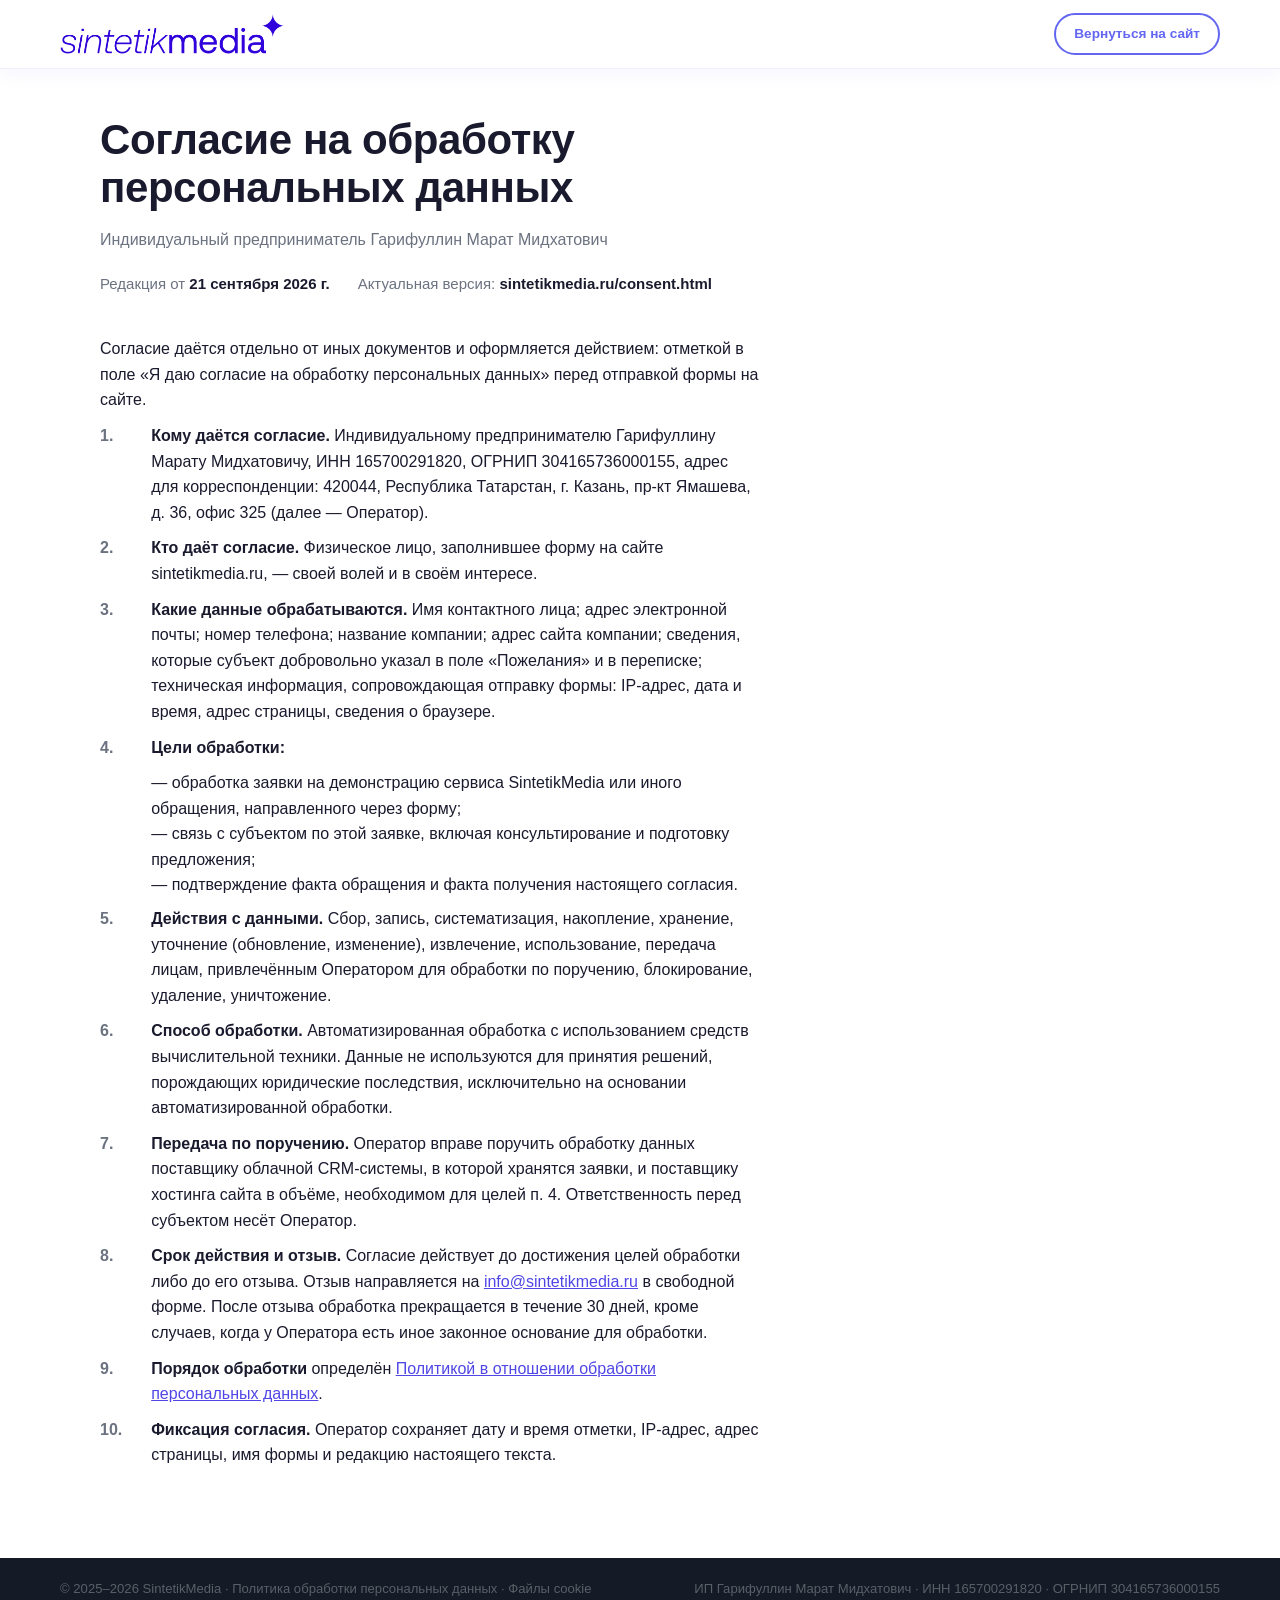
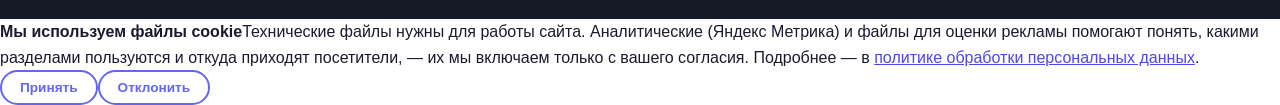
==== consent.html @ d1edd736 "CL-03, CL-05, CL-09, CL-12: оферта, политика и согласия как HTML-страницы Оператор — ИП Гарифуллин М" ====
<!DOCTYPE html>
<html lang="ru">
<head>
<meta charset="UTF-8" />
<meta name="viewport" content="width=device-width, initial-scale=1.0" />
<title>Согласие на обработку персональных данных — SintetikMedia</title>
<meta name="description" content="Согласие на обработку персональных данных при отправке формы на сайте sintetikmedia.ru." />
<link rel="stylesheet" href="css/style.css" />
<link rel="stylesheet" href="css/legal.css" />
</head>
<body class="legal-page">

<header class="site-header" id="header">
  <div class="container header-inner">
    <a href="index.html"><img src="images/logo.png" alt="SintetikMedia" style="height:40px;width:auto;display:block;" /></a>
    <div class="header-cta-group" style="margin-left:auto">
      <a href="index.html" class="btn btn-outline btn-sm">Вернуться на сайт</a>
    </div>
  </div>
</header>

<div class="legal-hero">
  <h1>Согласие на обработку персональных данных</h1>
  <p>Индивидуальный предприниматель Гарифуллин Марат Мидхатович</p>
  <div class="legal-meta">
    <div>Редакция от <b>21 сентября 2026 г.</b></div>
    <div>Актуальная версия: <b>sintetikmedia.ru/consent.html</b></div>
  </div>
</div>

<div class="legal-wrap" style="display:block">
  <main class="legal-main">
    <section id="s0">
      <p>Согласие даётся отдельно от иных документов и оформляется действием: отметкой в поле «Я даю согласие на обработку персональных данных» перед отправкой формы на сайте.</p>
      <p class="c"><b class="n">1.</b><b>Кому даётся согласие.</b> Индивидуальному предпринимателю Гарифуллину Марату Мидхатовичу, ИНН 165700291820, ОГРНИП 304165736000155, адрес для корреспонденции: 420044, Республика Татарстан, г. Казань, пр-кт Ямашева, д. 36, офис 325 (далее — Оператор).</p>
      <p class="c"><b class="n">2.</b><b>Кто даёт согласие.</b> Физическое лицо, заполнившее форму на сайте sintetikmedia.ru, — своей волей и в своём интересе.</p>
      <p class="c"><b class="n">3.</b><b>Какие данные обрабатываются.</b> Имя контактного лица; адрес электронной почты; номер телефона; название компании; адрес сайта компании; сведения, которые субъект добровольно указал в поле «Пожелания» и в переписке; техническая информация, сопровождающая отправку формы: IP-адрес, дата и время, адрес страницы, сведения о браузере.</p>
      <p class="c"><b class="n">4.</b><b>Цели обработки:</b></p>
      <p class="sub">— обработка заявки на демонстрацию сервиса SintetikMedia или иного обращения, направленного через форму;<br>
      — связь с субъектом по этой заявке, включая консультирование и подготовку предложения;<br>
      — подтверждение факта обращения и факта получения настоящего согласия.</p>
      <p class="c"><b class="n">5.</b><b>Действия с данными.</b> Сбор, запись, систематизация, накопление, хранение, уточнение (обновление, изменение), извлечение, использование, передача лицам, привлечённым Оператором для обработки по поручению, блокирование, удаление, уничтожение.</p>
      <p class="c"><b class="n">6.</b><b>Способ обработки.</b> Автоматизированная обработка с использованием средств вычислительной техники. Данные не используются для принятия решений, порождающих юридические последствия, исключительно на основании автоматизированной обработки.</p>
      <p class="c"><b class="n">7.</b><b>Передача по поручению.</b> Оператор вправе поручить обработку данных поставщику облачной CRM-системы, в которой хранятся заявки, и поставщику хостинга сайта в объёме, необходимом для целей п. 4. Ответственность перед субъектом несёт Оператор.</p>
      <p class="c"><b class="n">8.</b><b>Срок действия и отзыв.</b> Согласие действует до достижения целей обработки либо до его отзыва. Отзыв направляется на <a href="mailto:info@sintetikmedia.ru">info@sintetikmedia.ru</a> в свободной форме. После отзыва обработка прекращается в течение 30 дней, кроме случаев, когда у Оператора есть иное законное основание для обработки.</p>
      <p class="c"><b class="n">9.</b><b>Порядок обработки</b> определён <a href="policy.html">Политикой в отношении обработки персональных данных</a>.</p>
      <p class="c"><b class="n">10.</b><b>Фиксация согласия.</b> Оператор сохраняет дату и время отметки, IP-адрес, адрес страницы, имя формы и редакцию настоящего текста.</p>
    </section>
  </main>
</div>

<footer class="site-footer" style="padding-top:0">
  <div class="footer-bottom">
    <div class="container">
      <span>© 2025–2026 SintetikMedia · <a href="policy.html">Политика обработки персональных данных</a> · <a href="#" data-cookie-settings>Файлы cookie</a></span>
      <span>ИП Гарифуллин Марат Мидхатович · ИНН 165700291820 · ОГРНИП 304165736000155</span>
    </div>
  </div>
</footer>

<script src="js/cookie.js" defer></script>
</body>
</html>
---- css/style.css ----
*, *::before, *::after { box-sizing: border-box; margin: 0; padding: 0; }
html { scroll-behavior: smooth; font-size: 16px; }
body { font-family: 'Inter', sans-serif; color: #1a1a2e; background: #fff; line-height: 1.6; -webkit-font-smoothing: antialiased; }
img { display: block; max-width: 100%; }
a { text-decoration: none; color: inherit; }
ul { list-style: none; }
button { cursor: pointer; border: none; background: none; font-family: inherit; }
:root {
  --primary: #6366f1; --primary-dark: #4f46e5; --primary-light: #818cf8;
  --accent: #8b5cf6; --text: #1a1a2e; --text-muted: #6b7280;
  --border: #e5e7eb; --bg-soft: #f8f9ff; --radius: 16px; --radius-sm: 8px;
  --shadow: 0 4px 24px rgba(99,102,241,.12); --shadow-lg: 0 12px 48px rgba(99,102,241,.18);
  --transition: .25s ease; --container: 1200px;
}
.container { width: 100%; max-width: var(--container); margin: 0 auto; padding: 0 20px; }
.section { padding: 80px 0; }
.bg-soft { background: var(--bg-soft); }
.section-header { text-align: center; max-width: 700px; margin: 0 auto 56px; }
.section-header h2 { font-size: clamp(1.75rem, 3.5vw, 2.5rem); font-weight: 800; line-height: 1.25; margin: 12px 0 16px; }
.section-header p { color: var(--text-muted); font-size: 1.05rem; }
.badge-pill { display: inline-flex; align-items: center; gap: 6px; background: rgba(99,102,241,.1); color: var(--primary-dark); border: 1px solid rgba(99,102,241,.2); border-radius: 100px; padding: 6px 16px; font-size: .85rem; font-weight: 600; }
.gradient-text { background: linear-gradient(135deg, var(--primary), var(--accent)); -webkit-background-clip: text; -webkit-text-fill-color: transparent; background-clip: text; }
.btn { display: inline-flex; align-items: center; justify-content: center; gap: 8px; border-radius: 100px; font-weight: 600; transition: all var(--transition); white-space: nowrap; cursor: pointer; }
.btn-primary { background: linear-gradient(135deg, var(--primary), var(--accent)); color: #fff; box-shadow: 0 4px 16px rgba(99,102,241,.35); }
.btn-primary:hover { transform: translateY(-2px); box-shadow: 0 8px 28px rgba(99,102,241,.45); }
.btn-outline { background: transparent; color: var(--primary); border: 2px solid var(--primary); }
.btn-outline:hover { background: rgba(99,102,241,.06); transform: translateY(-2px); }
.btn-sm { padding: 8px 18px; font-size: .85rem; }
.btn-lg { padding: 14px 28px; font-size: 1rem; }
.btn-xl { padding: 16px 36px; font-size: 1.1rem; }
.btn-block { display: flex; width: 100%; }
.reveal { opacity: 0; transform: translateY(28px); transition: opacity .65s ease, transform .65s ease; }
.reveal.visible { opacity: 1; transform: none; }
.reveal-delay-1 { transition-delay: .1s; } .reveal-delay-2 { transition-delay: .2s; } .reveal-delay-3 { transition-delay: .3s; }
/* Hero всегда видим — не зависит от скролла */
.hero .reveal { opacity: 1; transform: none; }

/* HEADER */
.site-header { position: fixed; top: 0; left: 0; right: 0; z-index: 1000; background: #fff; border-bottom: 1px solid rgba(99,102,241,.1); box-shadow: 0 2px 20px rgba(99,102,241,.08); }
.header-inner { display: flex; align-items: center; gap: 32px; height: 68px; }
.logo-text { font-size: 1.3rem; font-weight: 900; background: linear-gradient(135deg, var(--primary), var(--accent)); -webkit-background-clip: text; -webkit-text-fill-color: transparent; }
.main-nav { display: flex; gap: 24px; margin-left: auto; }
.main-nav a { color: var(--text-muted); font-size: .9rem; font-weight: 500; transition: color var(--transition); }
.main-nav a:hover { color: var(--primary); }
.header-cta-group { display: flex; gap: 10px; }
.burger { display: none; flex-direction: column; gap: 5px; padding: 6px; margin-left: auto; }
.burger span { display: block; width: 22px; height: 2px; background: var(--text); border-radius: 2px; transition: all var(--transition); }
.mobile-nav { display: none; flex-direction: column; gap: 8px; padding: 16px 20px 20px; background: rgba(255,255,255,.97); border-top: 1px solid rgba(99,102,241,.1); }
.mobile-nav.open { display: flex; }
.mobile-nav__link { color: var(--text); font-size: 1rem; font-weight: 500; padding: 10px 0; border-bottom: 1px solid var(--border); }

/* HERO */
.hero { padding: 140px 0 80px; background: linear-gradient(135deg, #f5f5ff 0%, #eef0ff 50%, #f5f5ff 100%); overflow: hidden; }
.hero-grid { display: grid; grid-template-columns: 1fr 1fr; gap: 60px; align-items: center; }
.hero-h1 { font-size: clamp(2rem, 4.5vw, 3.5rem); font-weight: 900; line-height: 1.15; margin-bottom: 20px; }
.hero-sub { color: var(--text-muted); font-size: 1.1rem; line-height: 1.7; margin-bottom: 28px; }
.hero-actions { display: flex; gap: 14px; flex-wrap: wrap; margin-bottom: 24px; }
.hero-trust { display: flex; flex-wrap: wrap; gap: 16px; }
.trust-item { display: flex; align-items: center; gap: 6px; color: var(--text-muted); font-size: .9rem; }
.trust-icon { width: 16px; height: 16px; flex-shrink: 0; }
.consent-wrap { margin-bottom: 20px; }
.consent-label { display: flex; align-items: flex-start; gap: 10px; cursor: pointer; }
.consent-checkbox { display: none; }
.consent-box { width: 18px; height: 18px; border: 2px solid rgba(99,102,241,.4); border-radius: 4px; flex-shrink: 0; margin-top: 2px; transition: all var(--transition); position: relative; }
.consent-checkbox:checked + .consent-box { background: var(--primary); border-color: var(--primary); }
.consent-checkbox:checked + .consent-box::after { content: ''; position: absolute; left: 4px; top: 1px; width: 6px; height: 10px; border: 2px solid #fff; border-top: none; border-left: none; transform: rotate(45deg); }
.consent-text { color: var(--text-muted); font-size: .82rem; line-height: 1.5; }
.consent-link { color: var(--primary); text-decoration: underline; }
.btn-consent[aria-disabled="true"] { opacity: .5; }
.btn-consent[aria-disabled="false"] { opacity: 1; }
@keyframes consentShake { 0%,100%{transform:translateX(0)} 20%{transform:translateX(-6px)} 40%{transform:translateX(6px)} 60%{transform:translateX(-4px)} 80%{transform:translateX(4px)} }
.consent-wrap.consent-shake { animation: consentShake .4s ease; }
.consent-wrap.consent-highlight .consent-box { border-color: #e53e3e; box-shadow: 0 0 0 3px rgba(229,62,62,.25); }
.consent-wrap.consent-highlight .consent-text { color: #e53e3e; }

/* PHONE */
.hero-visual { display: flex; justify-content: center; }
.phone-wrap { position: relative; }
.phone-frame { width: 280px; background: #2d2d44; border-radius: 36px; padding: 12px; box-shadow: 0 32px 80px rgba(99,102,241,.25); }
.phone-screen { background: #f0f2f5; border-radius: 26px; overflow: hidden; min-height: 440px; }
.tg-header { display: flex; align-items: center; gap: 10px; padding: 14px 14px 10px; background: #fff; border-bottom: 1px solid #eee; }
.tg-avatar { width: 36px; height: 36px; border-radius: 50%; background: linear-gradient(135deg, var(--primary), var(--accent)); display: flex; align-items: center; justify-content: center; color: #fff; font-size: .7rem; font-weight: 700; }
.tg-name { font-size: .85rem; font-weight: 700; color: #1a1a2e; }
.tg-status { font-size: .72rem; color: #6366f1; }
.posts-carousel { padding: 12px; }
.phone-post { display: none; }
.phone-post.active { display: block; }
.post-img { width: 100%; border-radius: 12px; aspect-ratio: 1/1; object-fit: cover; margin-bottom: 10px; background: linear-gradient(135deg, #c7d2fe, #ddd6fe); display: flex; align-items: center; justify-content: center; font-size: 2rem; }
.post-text { font-size: .8rem; color: #1a1a2e; line-height: 1.5; margin-bottom: 6px; padding: 0 4px; }
.post-meta { font-size: .72rem; color: #9ca3af; padding: 0 4px; }
.float-badge { position: absolute; display: flex; align-items: center; gap: 6px; background: #fff; border: 1px solid rgba(99,102,241,.25); border-radius: 100px; padding: 8px 14px; font-size: .8rem; font-weight: 600; color: var(--text); box-shadow: 0 4px 16px rgba(99,102,241,.12); white-space: nowrap; animation: float 3s ease-in-out infinite; }
.float-badge--1 { top: 20px; left: -80px; animation-delay: 0s; }
.float-badge--2 { bottom: 120px; left: -70px; animation-delay: 1s; }
.float-badge--3 { top: 80px; right: -80px; animation-delay: 2s; }
@keyframes float { 0%,100%{transform:translateY(0)} 50%{transform:translateY(-8px)} }

/* STATS */
.hero-stats { display: flex; justify-content: center; align-items: center; margin-top: 60px; background: #fff; border: 1px solid var(--border); border-radius: var(--radius); padding: 28px 40px; flex-wrap: wrap; box-shadow: var(--shadow); }
.stat-item { text-align: center; padding: 0 32px; }
.stat-num { font-size: clamp(1.5rem, 3vw, 2.2rem); font-weight: 900; background: linear-gradient(135deg, var(--primary), var(--accent)); -webkit-background-clip: text; -webkit-text-fill-color: transparent; background-clip: text; }
.stat-label { font-size: .82rem; color: var(--text-muted); margin-top: 4px; }
.stat-divider { width: 1px; height: 48px; background: var(--border); }

/* HOW */
.how-steps { display: flex; align-items: flex-start; flex-wrap: wrap; justify-content: center; }
.how-step { flex: 1; min-width: 200px; max-width: 240px; text-align: center; padding: 32px 20px; border-radius: var(--radius); background: #fff; box-shadow: var(--shadow); position: relative; }
.how-step:hover { box-shadow: var(--shadow-lg); transform: translateY(-4px); transition: all var(--transition); }
.step-num { position: absolute; top: -14px; left: 50%; transform: translateX(-50%); width: 28px; height: 28px; background: linear-gradient(135deg, var(--primary), var(--accent)); color: #fff; border-radius: 50%; font-size: .8rem; font-weight: 800; display: flex; align-items: center; justify-content: center; }
.step-icon { margin: 16px auto 12px; width: 64px; height: 64px; background: #fff; border: 1.5px solid rgba(99,102,241,.15); border-radius: 16px; display: flex; align-items: center; justify-content: center; box-shadow: 0 2px 12px rgba(99,102,241,.1); font-size: 2rem; }
.step-icon svg { width: 28px; height: 28px; }
.how-step h3 { font-size: 1rem; font-weight: 700; margin-bottom: 8px; }
.how-step p { font-size: .88rem; color: var(--text-muted); line-height: 1.6; }
.how-arrow { font-size: 1.8rem; color: var(--primary-light); display: flex; align-items: center; padding: 0 8px; margin-top: 32px; }

/* FEATURES */
.features-grid { display: grid; grid-template-columns: repeat(3, 1fr); gap: 24px; }
.feature-card { padding: 32px 28px; border-radius: var(--radius); background: #fff; border: 1px solid var(--border); transition: all var(--transition); }
.feature-card:hover { border-color: var(--primary-light); box-shadow: var(--shadow); transform: translateY(-4px); }
.feature-icon { font-size: 2.2rem; margin-bottom: 16px; }
.feature-card h3 { font-size: 1.05rem; font-weight: 700; margin-bottom: 10px; }
.feature-card p { font-size: .9rem; color: var(--text-muted); line-height: 1.65; }

/* STYLES */
.styles-grid { display: grid; grid-template-columns: repeat(3, 1fr); gap: 16px; }
.style-card { border-radius: var(--radius-sm); overflow: hidden; cursor: pointer; transition: transform var(--transition); }
.style-card:hover { transform: scale(1.03); }
.style-img-wrap { aspect-ratio: 1/1; overflow: hidden; }
.style-img-ph { width: 100%; height: 100%; display: flex; align-items: center; justify-content: center; font-size: 3rem; }
.style-info { padding: 10px 12px; background: #fff; border: 1px solid var(--border); border-top: none; border-radius: 0 0 var(--radius-sm) var(--radius-sm); }
.style-name { font-size: .9rem; font-weight: 600; }
.style-cat { font-size: .75rem; color: var(--text-muted); }
.styles-more { margin-top: 36px; }
.styles-more-inner { display: flex; align-items: center; justify-content: center; gap: 16px; padding: 20px 28px; background: linear-gradient(135deg, rgba(99,102,241,.08), rgba(139,92,246,.08)); border: 1px dashed rgba(99,102,241,.3); border-radius: var(--radius); flex-wrap: wrap; text-align: center; font-size: .95rem; }

/* POSTS */
.posts-carousel-section { overflow: hidden; }
.posts-marquee-outer { overflow: hidden; margin-top: 40px; -webkit-mask: linear-gradient(90deg, transparent 0%, black 8%, black 92%, transparent 100%); mask: linear-gradient(90deg, transparent 0%, black 8%, black 92%, transparent 100%); }
.posts-marquee-track { display: flex; gap: 24px; width: max-content; animation: marquee 32s linear infinite; }
.posts-marquee-track:hover { animation-play-state: paused; }
@keyframes marquee { 0%{transform:translateX(0)} 100%{transform:translateX(-50%)} }
.post-card { width: 320px; flex-shrink: 0; background: #fff; border: 1px solid var(--border); border-radius: var(--radius); padding: 24px; }
.post-card-inner { display: flex; flex-direction: column; gap: 10px; }
.post-card-img-ph { width: 100%; height: 180px; border-radius: 8px; margin-bottom: 4px; display: flex; align-items: center; justify-content: center; font-size: 2.5rem; }
.post-tag { display: inline-block; font-size: .78rem; font-weight: 600; color: var(--primary); background: rgba(99,102,241,.08); border-radius: 100px; padding: 4px 12px; }
.post-title { font-size: .95rem; font-weight: 700; line-height: 1.4; }
.post-preview { font-size: .85rem; color: var(--text-muted); line-height: 1.6; }
.post-full { margin-top: 4px; font-size: .85rem; line-height: 1.7; }
.post-full.hidden { display: none; }
.post-full p { margin-bottom: 10px; }
.post-hashtag { font-size: .78rem; color: var(--primary); font-weight: 600; }
.post-toggle-btn { color: var(--primary); font-size: .82rem; font-weight: 600; padding: 0; margin-top: auto; background: none; border: none; text-align: left; cursor: pointer; }
.post-toggle-btn:hover { text-decoration: underline; }

/* FOR WHOM */
.forwho-grid { display: grid; grid-template-columns: repeat(3, 1fr); gap: 24px; }
.forwho-card { padding: 36px 28px; background: #fff; border: 1px solid var(--border); border-radius: var(--radius); transition: all var(--transition); }
.forwho-card:hover { transform: translateY(-6px); box-shadow: var(--shadow-lg); border-color: var(--primary-light); }
.forwho-card--accent { background: linear-gradient(135deg, var(--primary), var(--accent)); border-color: transparent; color: #fff; }
.forwho-card--accent p, .forwho-card--accent .forwho-list li { color: rgba(255,255,255,.85); }
.forwho-icon { font-size: 2.8rem; margin-bottom: 16px; }
.forwho-card h3 { font-size: 1.2rem; font-weight: 800; margin-bottom: 12px; }
.forwho-card p { font-size: .9rem; color: var(--text); margin-bottom: 20px; line-height: 1.65; }
.forwho-list { display: flex; flex-direction: column; gap: 8px; }
.forwho-list li { font-size: .88rem; font-weight: 500; }

/* PRICING */
.pricing-grid { display: grid; grid-template-columns: repeat(4, 1fr); gap: 20px; align-items: start; }
.pricing-card { background: #fff; border: 2px solid var(--border); border-radius: var(--radius); padding: 32px 24px; position: relative; transition: all var(--transition); }
.pricing-card:hover { border-color: var(--primary-light); box-shadow: var(--shadow-lg); transform: translateY(-4px); }
.pricing-card--popular { border-color: var(--primary); box-shadow: var(--shadow-lg); transform: scale(1.02); }
.popular-badge { position: absolute; top: -14px; left: 50%; transform: translateX(-50%); background: linear-gradient(135deg, var(--primary), var(--accent)); color: #fff; font-size: .8rem; font-weight: 700; padding: 6px 18px; border-radius: 100px; white-space: nowrap; }
.plan-name { font-size: 1.15rem; font-weight: 800; margin-bottom: 16px; }
.plan-price { margin-bottom: 8px; }
.price-num { font-size: 2rem; font-weight: 900; color: var(--primary); }
.price-cur { font-size: .9rem; color: var(--text-muted); margin-left: 4px; }
.plan-desc { font-size: .85rem; color: var(--text-muted); margin-bottom: 20px; font-weight: 500; }
.plan-features { display: flex; flex-direction: column; gap: 8px; margin-bottom: 24px; }
.plan-features li { font-size: .85rem; line-height: 1.5; }
.plan-features li.dim { color: #d1d5db; }
.plan-cta-group { display: flex; flex-direction: column; gap: 10px; }
.pricing-cta-block { margin-top: 48px; text-align: center; }
.pricing-cta-actions { display: flex; gap: 16px; justify-content: center; flex-wrap: wrap; margin-top: 4px; }
.pricing-cta-block .consent-wrap { margin-bottom: 20px; }

/* SOCIAL */
.numbers-row { display: grid; grid-template-columns: repeat(3, 1fr); gap: 24px; margin-bottom: 48px; text-align: center; }
.number-num { font-size: clamp(2rem, 4vw, 3rem); font-weight: 900; background: linear-gradient(135deg, var(--primary), var(--accent)); -webkit-background-clip: text; -webkit-text-fill-color: transparent; background-clip: text; }
.number-label { font-size: .9rem; color: var(--text-muted); margin-top: 6px; }
.cases-grid { display: grid; grid-template-columns: repeat(3, 1fr); gap: 24px; margin-bottom: 40px; }
.case-card { padding: 28px; background: #fff; border: 1px solid var(--border); border-radius: var(--radius); transition: all var(--transition); }
.case-card:hover { box-shadow: var(--shadow); transform: translateY(-4px); }
.case-tag { display: inline-block; font-size: .78rem; font-weight: 600; color: var(--primary); background: rgba(99,102,241,.08); border-radius: 100px; padding: 4px 12px; margin-bottom: 14px; }
.case-card h4 { font-size: 1rem; font-weight: 700; margin-bottom: 10px; }
.case-card p { font-size: .88rem; color: var(--text-muted); line-height: 1.65; margin-bottom: 12px; }
.case-author { font-size: .8rem; color: var(--primary); font-weight: 600; }
.reviews-grid { display: grid; grid-template-columns: repeat(4, 1fr); gap: 20px; }
.review-card { padding: 24px; background: #fff; border: 1px solid var(--border); border-radius: var(--radius); transition: all var(--transition); }
.review-card:hover { box-shadow: var(--shadow); transform: translateY(-3px); }
.review-stars { color: #f59e0b; font-size: 1rem; margin-bottom: 12px; letter-spacing: 2px; }
.review-card p { font-size: .88rem; line-height: 1.65; margin-bottom: 14px; }
.review-author { font-size: .8rem; color: var(--text-muted); font-weight: 600; }

/* FAQ */
.faq-wrap { max-width: 780px; }
.faq-list { display: flex; flex-direction: column; gap: 12px; }
.faq-item { border: 1px solid var(--border); border-radius: var(--radius-sm); overflow: hidden; transition: border-color var(--transition); }
.faq-item.open { border-color: var(--primary); }
.faq-q { width: 100%; display: flex; align-items: center; justify-content: space-between; padding: 18px 20px; font-size: .95rem; font-weight: 600; text-align: left; background: #fff; color: var(--text); gap: 12px; }
.faq-q:hover { background: var(--bg-soft); }
.faq-arrow { font-size: .8rem; transition: transform var(--transition); flex-shrink: 0; }
.faq-item.open .faq-arrow { transform: rotate(180deg); }
.faq-a { display: none; padding: 0 20px 18px; background: #fff; }
.faq-item.open .faq-a { display: block; }
.faq-a p { font-size: .9rem; color: var(--text-muted); line-height: 1.7; }

/* FINAL CTA */
.final-cta-section { background: linear-gradient(135deg, #f5f5ff 0%, #eef0ff 50%, #f5f5ff 100%); }
.final-cta-box { text-align: center; max-width: 640px; margin: 0 auto; }
.final-cta-badge { display: inline-block; background: rgba(99,102,241,.1); color: var(--primary-dark); border: 1px solid rgba(99,102,241,.2); border-radius: 100px; padding: 8px 20px; font-size: .9rem; font-weight: 600; margin-bottom: 24px; }
.final-cta-box h2 { font-size: clamp(1.6rem, 3.5vw, 2.4rem); font-weight: 900; line-height: 1.25; margin-bottom: 16px; }
.final-cta-box p { color: var(--text-muted); font-size: 1rem; margin-bottom: 28px; }
.final-cta-box .consent-wrap { margin-bottom: 20px; }
.final-cta-actions { display: flex; gap: 16px; justify-content: center; flex-wrap: wrap; margin-bottom: 24px; }
.final-trust { display: flex; gap: 20px; justify-content: center; flex-wrap: wrap; color: var(--text-muted); font-size: .85rem; }

/* FOOTER */
.site-footer { background: #141a26; color: rgba(255,255,255,.65); padding: 60px 0 0; }
.footer-inner { display: grid; grid-template-columns: 1.4fr 1fr; gap: 60px; padding-bottom: 48px; border-bottom: 1px solid rgba(255,255,255,.08); }
.footer-logo { font-size: 1.4rem; font-weight: 900; background: linear-gradient(135deg, var(--primary-light), #a78bfa); -webkit-background-clip: text; -webkit-text-fill-color: transparent; margin-bottom: 8px; }
.footer-tagline { font-size: .9rem; color: rgba(255,255,255,.45); }
.footer-links { display: grid; grid-template-columns: repeat(3, 1fr); gap: 32px; }
.footer-col { display: flex; flex-direction: column; gap: 10px; }
.footer-col-title { color: #fff; font-weight: 700; font-size: .95rem; margin-bottom: 4px; }
.footer-col a { font-size: .88rem; color: rgba(255,255,255,.5); transition: color var(--transition); }
.footer-col a:hover { color: var(--primary-light); }
.footer-bottom { padding: 20px 0; }
.footer-bottom .container { display: flex; justify-content: space-between; flex-wrap: wrap; gap: 8px; font-size: .82rem; color: rgba(255,255,255,.3); }

/* RESPONSIVE */
@media (max-width: 1100px) { .pricing-grid { grid-template-columns: repeat(2, 1fr); } .reviews-grid { grid-template-columns: repeat(2, 1fr); } }
@media (max-width: 900px) {
  .features-grid { grid-template-columns: repeat(2, 1fr); } .cases-grid { grid-template-columns: 1fr; }
  .forwho-grid { grid-template-columns: 1fr; } .hero-grid { grid-template-columns: 1fr; gap: 40px; }
  .hero-visual { order: -1; } .phone-frame { width: 240px; }
  .float-badge--1 { left: -40px; } .float-badge--2 { left: -40px; } .float-badge--3 { right: -40px; }
  .main-nav { display: none; } .header-cta-group { display: none; } .burger { display: flex; }
  .how-steps { flex-direction: column; align-items: center; }
  .how-arrow { transform: rotate(90deg); margin: 0; padding: 8px; }
  .footer-inner { grid-template-columns: 1fr; gap: 36px; } .footer-links { grid-template-columns: repeat(2, 1fr); }
}
@media (max-width: 640px) {
  .section { padding: 56px 0; } .pricing-grid { grid-template-columns: 1fr; } .numbers-row { grid-template-columns: 1fr; }
  .features-grid { grid-template-columns: 1fr; } .reviews-grid { grid-template-columns: 1fr; }
  .styles-grid { grid-template-columns: repeat(2, 1fr); } .hero-stats { padding: 20px; }
  .stat-item { padding: 12px 16px; } .stat-divider { display: none; }
  .hero-actions { flex-direction: column; } .final-cta-actions { flex-direction: column; align-items: center; }
  .float-badge { display: none; } .footer-links { grid-template-columns: 1fr; }
  .footer-bottom .container { flex-direction: column; } .hero { padding: 110px 0 60px; }
  .pricing-card--popular { transform: none; }
}
  
/* ── Autopilot ── */
.autopilot-section { background: var(--bg-soft); }
.ap-flow-wrap { display: flex; align-items: center; justify-content: center; gap: 0; margin: 48px 0 56px; background: #fff; border-radius: var(--radius); border: 1px solid var(--border); padding: 32px 24px; box-shadow: 0 4px 24px rgba(99,102,241,.07); }
.ap-step { display: flex; flex-direction: column; align-items: center; gap: 10px; flex: 1; padding: 0 12px; text-align: center; }
.ap-step-circle { width: 64px; height: 64px; border-radius: 16px; background: #fff; border: 1.5px solid rgba(99,102,241,.15); display: flex; align-items: center; justify-content: center; box-shadow: 0 2px 10px rgba(99,102,241,.1); transition: all .3s ease; }
.ap-step:hover .ap-step-circle { background: linear-gradient(135deg,#eef0ff,#f5f5ff); border-color: var(--primary); transform: translateY(-4px); box-shadow: 0 8px 20px rgba(99,102,241,.15); }
.ap-step--accent .ap-step-circle { background: var(--primary); border-color: var(--primary); box-shadow: 0 6px 20px rgba(99,102,241,.35); }
.ap-step-text { font-size: .82rem; font-weight: 600; color: var(--text); line-height: 1.3; }
.ap-step--accent .ap-step-text { color: var(--primary); }
.ap-divider { flex-shrink: 0; display: flex; align-items: center; padding: 0 4px; margin-bottom: 24px; }
.ap-divider svg { color: var(--primary-light); }
.autopilot-levels-grid { display: grid; grid-template-columns: repeat(3, 1fr); gap: 20px; margin-bottom: 36px; }
.ap-level { background: #fff; border-radius: var(--radius); padding: 28px 24px; border: 1.5px solid var(--border); transition: border-color .25s, box-shadow .25s, transform .25s; display: flex; flex-direction: column; gap: 12px; }
.ap-level:hover { border-color: rgba(99,102,241,.35); box-shadow: 0 8px 28px rgba(99,102,241,.1); transform: translateY(-3px); }
.ap-level--active { border-color: var(--primary); box-shadow: 0 8px 28px rgba(99,102,241,.15); }
.ap-level-header { display: flex; align-items: flex-start; justify-content: space-between; gap: 8px; }
.ap-level-left { display: flex; align-items: center; gap: 10px; }
.ap-level-icon { width: 44px; height: 44px; background: #fff; border: 1.5px solid rgba(99,102,241,.15); border-radius: 10px; display: flex; align-items: center; justify-content: center; flex-shrink: 0; box-shadow: 0 2px 8px rgba(99,102,241,.08); }
.ap-level--active .ap-level-icon { background: linear-gradient(135deg,#eef0ff,#f5f5ff); }
.ap-level-title { font-weight: 700; font-size: 1rem; color: var(--text); }
.ap-level-badge { background: linear-gradient(135deg, var(--primary), var(--accent)); color: #fff; font-size: .72rem; font-weight: 700; padding: 4px 12px; border-radius: 20px; white-space: nowrap; flex-shrink: 0; }
.ap-level p { font-size: .875rem; color: var(--text-muted); line-height: 1.65; margin: 0; }
.autopilot-note { display: flex; align-items: center; justify-content: center; gap: 10px; padding: 16px 32px; background: #fff; border-radius: 50px; font-size: .88rem; color: var(--text-muted); border: 1px solid rgba(99,102,241,.15); box-shadow: 0 2px 12px rgba(99,102,241,.06); max-width: 560px; margin: 0 auto; }
.autopilot-note-icon { color: var(--primary); }
@media (max-width: 900px) { .autopilot-levels-grid { grid-template-columns: 1fr; } .ap-flow-wrap { gap: 0; padding: 24px 16px; } .ap-step-circle { width: 52px; height: 52px; } }
@media (max-width: 640px) { .ap-flow-wrap { flex-wrap: wrap; gap: 8px; } .ap-divider { display: none; } }
---- css/legal.css ----
/* Страницы документов: оферта, политика, согласия.
   Подключается после css/style.css; шапка и футер — общие классы сайта.
   Вёрстка текста взята со страницы оферты (редакция 21.09.2026). */
.legal-page { --ink: var(--text); --ink-soft: var(--text-muted); --tint: var(--bg-soft); --line: var(--border); --doc-accent: var(--primary-dark); }
.legal-page a { color: var(--doc-accent); text-decoration: underline; }
.legal-page .site-header a, .legal-page .site-footer a { text-decoration: none; }
.legal-page .site-footer a { color: inherit; }
.legal-page .site-header .btn-outline { color: var(--primary); }

.legal-hero { max-width: 1120px; margin: 0 auto; padding: 116px 20px 32px; }
.legal-hero h1 { font-size: clamp(28px, 4.2vw, 42px); line-height: 1.15; margin: 0 0 14px; font-weight: 800; letter-spacing: -0.01em; max-width: 24ch; }
.legal-hero p { margin: 0; color: var(--ink-soft); max-width: 66ch; }
.legal-meta { margin-top: 20px; display: flex; flex-wrap: wrap; gap: 8px 28px; font-size: 15px; color: var(--ink-soft); }
.legal-meta b { color: var(--ink); font-weight: 600; }

.legal-wrap { max-width: 1120px; margin: 0 auto; padding: 0 20px; display: grid; grid-template-columns: 1fr; gap: 40px; }
@media (min-width: 960px) { .legal-wrap { grid-template-columns: 260px minmax(0, 1fr); gap: 56px; } }

.legal-toc { font-size: 15px; }
@media (min-width: 960px) { .legal-toc { position: sticky; top: 92px; align-self: start; max-height: calc(100vh - 116px); overflow-y: auto; padding-bottom: 24px; } }
.legal-toc h2 { font-size: 15px; font-weight: 600; margin: 0 0 10px; }
.legal-toc ol { list-style: none; margin: 0; padding: 0; border-left: 2px solid var(--line); }
.legal-toc li a { display: block; padding: 5px 0 5px 14px; margin-left: -2px; border-left: 2px solid transparent; color: var(--ink-soft); text-decoration: none; }
.legal-toc li a:hover { color: var(--ink); }
.legal-toc li a.active { color: var(--doc-accent); border-left-color: var(--doc-accent); }
@media (max-width: 959px) {
  .legal-toc { background: var(--tint); border-radius: 10px; padding: 18px 20px; }
  .legal-toc ol { border-left: 0; columns: 2 220px; }
  .legal-toc li a { padding-left: 0; border-left: 0; }
}

.legal-main { max-width: 74ch; padding-bottom: 80px; line-height: 1.6; }
.legal-main section { padding-top: 8px; scroll-margin-top: 88px; }
.legal-main section + section { margin-top: 28px; border-top: 1px solid var(--line); padding-top: 28px; }
.legal-main h2.s { font-size: 22px; line-height: 1.3; margin: 0 0 14px; font-weight: 700; display: flex; gap: 12px; }
.legal-main h2.s span.n { color: var(--doc-accent); min-width: 1.6em; }
.legal-main p { margin: 0 0 10px; }
.legal-main p.c { padding-left: 3.2em; text-indent: -3.2em; }
.legal-main p.c b.n { display: inline-block; width: 3.2em; text-indent: 0; font-weight: 600; color: var(--ink-soft); }
.legal-main p.sub { margin: 0 0 8px; padding-left: 3.2em; }
.legal-main dl.terms { margin: 0; }
.legal-main dl.terms dt { font-weight: 600; margin-top: 12px; }
.legal-main dl.terms dd { margin: 2px 0 0; }

.table-scroll { overflow-x: auto; margin: 12px 0 8px; border: 1px solid var(--line); border-radius: 10px; }
.legal-main table { border-collapse: collapse; width: 100%; min-width: 520px; font-size: 15px; }
.legal-main th, .legal-main td { text-align: left; padding: 12px 16px; border-bottom: 1px solid var(--line); vertical-align: top; }
.legal-main th { background: var(--tint); font-weight: 600; }
.legal-main tr:last-child td { border-bottom: 0; }
.legal-main td.price { white-space: nowrap; font-weight: 600; }

.legal-req { background: var(--tint); border-radius: 12px; padding: 20px 24px; }
.legal-req dl { display: grid; grid-template-columns: minmax(140px, 200px) 1fr; gap: 8px 20px; margin: 0; }
.legal-req dt { color: var(--ink-soft); }
.legal-req dd { margin: 0; overflow-wrap: anywhere; }
@media (max-width: 520px) { .legal-req dl { grid-template-columns: 1fr; gap: 2px; } .legal-req dd { margin-bottom: 10px; } }

.legal-print { background: none; border: 1px solid rgba(255,255,255,.25); color: inherit; border-radius: 8px; padding: 6px 12px; font: inherit; font-size: .82rem; cursor: pointer; }

@media print {
  .site-header, .legal-toc, .legal-print, .cookie-banner { display: none !important; }
  .legal-hero { padding-top: 0; }
  .legal-wrap { display: block; }
  .legal-main { max-width: none; }
  body { font-size: 11pt; color: #000; background: #fff; }
  .legal-main section { break-inside: avoid-page; }
}
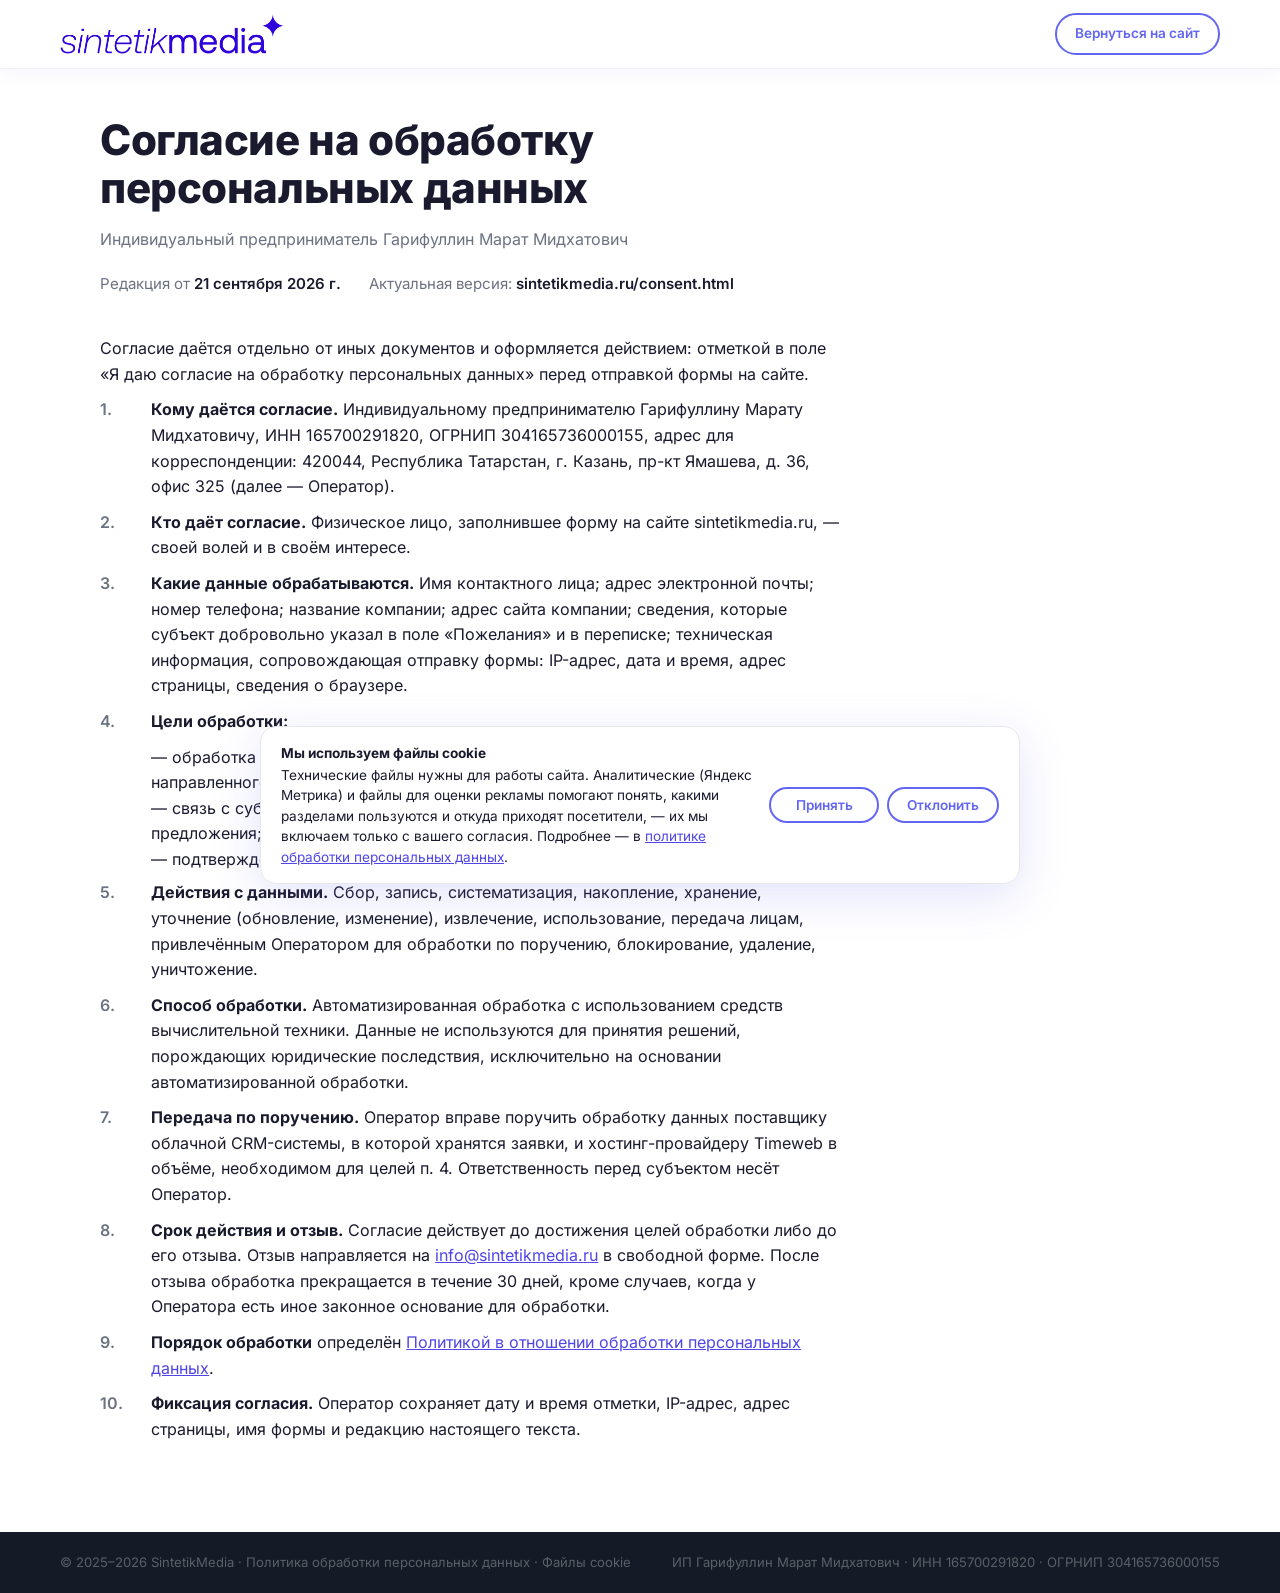
==== commit 6732a1f6: "CL-03, CL-12, CL-18: хостинг Timeweb и оплата через ЮKassa в документах Со слов владельца 22.09.2026" ====
--- a/consent.html
+++ b/consent.html
@@ -41,7 +41,7 @@
       — подтверждение факта обращения и факта получения настоящего согласия.</p>
       <p class="c"><b class="n">5.</b><b>Действия с данными.</b> Сбор, запись, систематизация, накопление, хранение, уточнение (обновление, изменение), извлечение, использование, передача лицам, привлечённым Оператором для обработки по поручению, блокирование, удаление, уничтожение.</p>
       <p class="c"><b class="n">6.</b><b>Способ обработки.</b> Автоматизированная обработка с использованием средств вычислительной техники. Данные не используются для принятия решений, порождающих юридические последствия, исключительно на основании автоматизированной обработки.</p>
-      <p class="c"><b class="n">7.</b><b>Передача по поручению.</b> Оператор вправе поручить обработку данных поставщику облачной CRM-системы, в которой хранятся заявки, и поставщику хостинга сайта в объёме, необходимом для целей п. 4. Ответственность перед субъектом несёт Оператор.</p>
+      <p class="c"><b class="n">7.</b><b>Передача по поручению.</b> Оператор вправе поручить обработку данных поставщику облачной CRM-системы, в которой хранятся заявки, и хостинг-провайдеру Timeweb в объёме, необходимом для целей п. 4. Ответственность перед субъектом несёт Оператор.</p>
       <p class="c"><b class="n">8.</b><b>Срок действия и отзыв.</b> Согласие действует до достижения целей обработки либо до его отзыва. Отзыв направляется на <a href="mailto:info@sintetikmedia.ru">info@sintetikmedia.ru</a> в свободной форме. После отзыва обработка прекращается в течение 30 дней, кроме случаев, когда у Оператора есть иное законное основание для обработки.</p>
       <p class="c"><b class="n">9.</b><b>Порядок обработки</b> определён <a href="policy.html">Политикой в отношении обработки персональных данных</a>.</p>
       <p class="c"><b class="n">10.</b><b>Фиксация согласия.</b> Оператор сохраняет дату и время отметки, IP-адрес, адрес страницы, имя формы и редакцию настоящего текста.</p>
--- a/css/style.css
+++ b/css/style.css
@@ -1,3 +1,9 @@
+/* Шрифт Inter (SIL OFL 1.1) — со своего сервера, без обращения к Google Fonts (CL-02) */
+@font-face { font-family: 'Inter'; font-style: normal; font-weight: 100 900; font-display: swap; src: url('../fonts/inter-cyrillic-ext-wght-normal.woff2') format('woff2'); unicode-range: U+0460-052F, U+1C80-1C8A, U+20B4, U+2DE0-2DFF, U+A640-A69F, U+FE2E-FE2F; }
+@font-face { font-family: 'Inter'; font-style: normal; font-weight: 100 900; font-display: swap; src: url('../fonts/inter-cyrillic-wght-normal.woff2') format('woff2'); unicode-range: U+0301, U+0400-045F, U+0490-0491, U+04B0-04B1, U+2116; }
+@font-face { font-family: 'Inter'; font-style: normal; font-weight: 100 900; font-display: swap; src: url('../fonts/inter-latin-ext-wght-normal.woff2') format('woff2'); unicode-range: U+0100-02BA, U+02BD-02C5, U+02C7-02CC, U+02CE-02D7, U+02DD-02FF, U+0304, U+0308, U+0329, U+1D00-1DBF, U+1E00-1E9F, U+1EF2-1EFF, U+2020, U+20A0-20AB, U+20AD-20C0, U+2113, U+2C60-2C7F, U+A720-A7FF; }
+@font-face { font-family: 'Inter'; font-style: normal; font-weight: 100 900; font-display: swap; src: url('../fonts/inter-latin-wght-normal.woff2') format('woff2'); unicode-range: U+0000-00FF, U+0131, U+0152-0153, U+02BB-02BC, U+02C6, U+02DA, U+02DC, U+0304, U+0308, U+0329, U+2000-206F, U+20AC, U+2122, U+2191, U+2193, U+2212, U+2215, U+FEFF, U+FFFD; }
+
 *, *::before, *::after { box-sizing: border-box; margin: 0; padding: 0; }
 html { scroll-behavior: smooth; font-size: 16px; }
 body { font-family: 'Inter', sans-serif; color: #1a1a2e; background: #fff; line-height: 1.6; -webkit-font-smoothing: antialiased; }
@@ -284,4 +290,16 @@
 .autopilot-note { display: flex; align-items: center; justify-content: center; gap: 10px; padding: 16px 32px; background: #fff; border-radius: 50px; font-size: .88rem; color: var(--text-muted); border: 1px solid rgba(99,102,241,.15); box-shadow: 0 2px 12px rgba(99,102,241,.06); max-width: 560px; margin: 0 auto; }
 .autopilot-note-icon { color: var(--primary); }
 @media (max-width: 900px) { .autopilot-levels-grid { grid-template-columns: 1fr; } .ap-flow-wrap { gap: 0; padding: 24px 16px; } .ap-step-circle { width: 52px; height: 52px; } }
-@media (max-width: 640px) { .ap-flow-wrap { flex-wrap: wrap; gap: 8px; } .ap-divider { display: none; } }+@media (max-width: 640px) { .ap-flow-wrap { flex-wrap: wrap; gap: 8px; } .ap-divider { display: none; } }
+/* COOKIE-БАННЕР (CL-14): кнопки «Принять» и «Отклонить» равнозначны */
+.cookie-banner { position: fixed; left: 16px; right: 16px; bottom: 16px; z-index: 2000; max-width: 760px; margin: 0 auto; display: flex; gap: 16px; align-items: center; background: #fff; border: 1px solid var(--border); border-radius: var(--radius); box-shadow: var(--shadow-lg); padding: 16px 20px; font-size: .85rem; line-height: 1.5; color: var(--text); }
+.cookie-banner[hidden] { display: none; }
+.cookie-banner__text strong { display: block; margin-bottom: 2px; }
+.cookie-banner__text a { color: var(--primary); text-decoration: underline; }
+.cookie-banner__actions { display: flex; gap: 8px; flex-shrink: 0; }
+.cookie-banner__actions .btn { min-width: 110px; }
+@media (max-width: 640px) { .cookie-banner { flex-direction: column; align-items: stretch; } .cookie-banner__actions .btn { flex: 1; } }
+
+/* УСЛОВИЯ ПОД ТАРИФАМИ (CL-28) */
+.pricing-terms { margin-top: 16px; text-align: center; font-size: .85rem; color: var(--text-muted); }
+.pricing-terms a { color: var(--primary); text-decoration: underline; }
